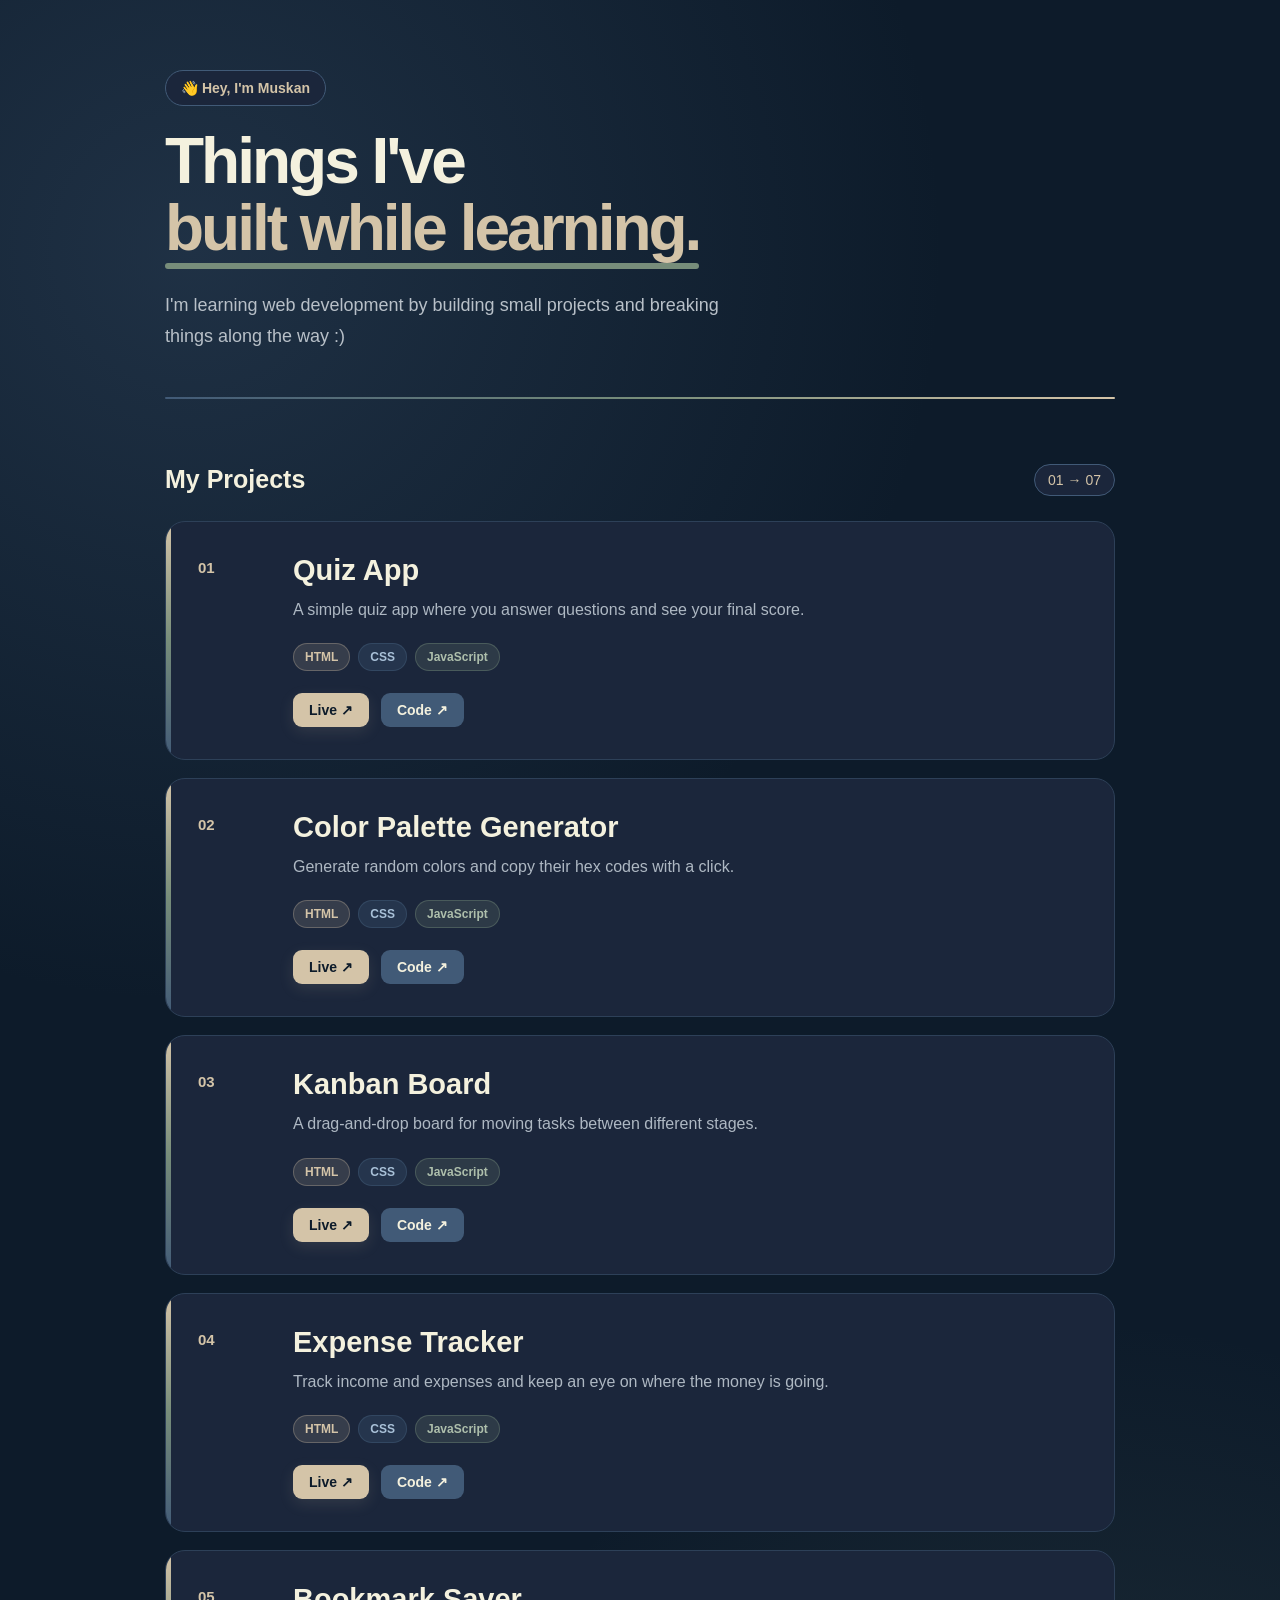
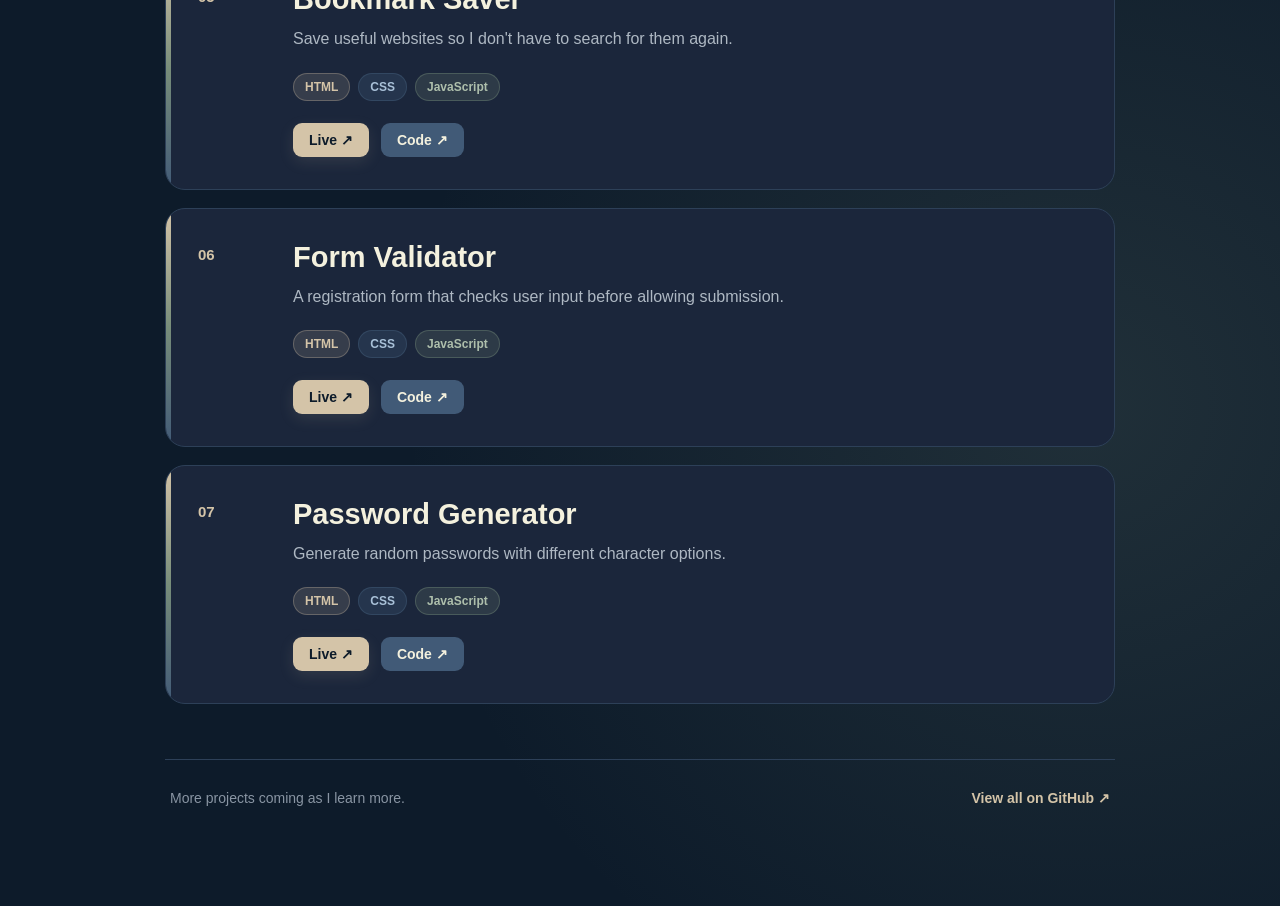
==== Project-showcase/index.html @ 223b4bde "Remove projects after 7" ====
<!DOCTYPE html>
<html lang="en">

<head>
    <meta charset="UTF-8">
    <meta name="viewport" content="width=device-width, initial-scale=1.0">
    <title>Muskan's Projects</title>
    <link rel="stylesheet" href="style.css">
</head>

<body>

    <div class="page">

        <header class="hero">
            <p class="small-text">👋 Hey, I'm Muskan</p>

            <h1>
                Things I've<br>
                <span>built while learning.</span>
            </h1>

            <p class="intro">
                I'm learning web development by building small projects
                and breaking things along the way :)
            </p>

            <div class="line"></div>
        </header>

        <main>

            <div class="section-heading">
                <h2>My Projects</h2>
                <p>01 → 07</p>
            </div>

            <div class="project">
                <div class="project-number">01</div>

                <div class="project-content">
                    <h3>Quiz App</h3>

                    <p>
                        A simple quiz app where you answer questions
                        and see your final score.
                    </p>

                    <div class="tags">
                        <span>HTML</span>
                        <span>CSS</span>
                        <span>JavaScript</span>
                    </div>

                    <div class="links">
                        <a href="https://musu2005-dot.github.io/30-JS-projects/1-quizApp/" target="_blank">
                            Live ↗
                        </a>

                        <a href="https://github.com/musu2005-dot/30-JS-projects/tree/main/1-quizApp" target="_blank">
                            Code ↗
                        </a>
                    </div>
                </div>
            </div>

            <div class="project">
                <div class="project-number">02</div>

                <div class="project-content">
                    <h3>Color Palette Generator</h3>

                    <p>
                        Generate random colors and copy their hex
                        codes with a click.
                    </p>

                    <div class="tags">
                        <span>HTML</span>
                        <span>CSS</span>
                        <span>JavaScript</span>
                    </div>

                    <div class="links">
                        <a href="https://musu2005-dot.github.io/30-JS-projects/2-color-palette-generator/" target="_blank">
                            Live ↗
                        </a>

                        <a href="https://github.com/musu2005-dot/30-JS-projects/tree/main/2-color-palette-generator" target="_blank">
                            Code ↗
                        </a>
                    </div>
                </div>
            </div>

            <div class="project">
                <div class="project-number">03</div>

                <div class="project-content">
                    <h3>Kanban Board</h3>

                    <p>
                        A drag-and-drop board for moving tasks
                        between different stages.
                    </p>

                    <div class="tags">
                        <span>HTML</span>
                        <span>CSS</span>
                        <span>JavaScript</span>
                    </div>

                    <div class="links">
                        <a href="https://musu2005-dot.github.io/30-JS-projects/3-drag-drop-board/" target="_blank">
                            Live ↗
                        </a>

                        <a href="https://github.com/musu2005-dot/30-JS-projects/tree/main/3-drag-drop-board" target="_blank">
                            Code ↗
                        </a>
                    </div>
                </div>
            </div>

            <div class="project">
                <div class="project-number">04</div>

                <div class="project-content">
                    <h3>Expense Tracker</h3>

                    <p>
                        Track income and expenses and keep an eye
                        on where the money is going.
                    </p>

                    <div class="tags">
                        <span>HTML</span>
                        <span>CSS</span>
                        <span>JavaScript</span>
                    </div>

                    <div class="links">
                        <a href="https://musu2005-dot.github.io/30-JS-projects/4-expense-tracker/" target="_blank">
                            Live ↗
                        </a>

                        <a href="https://github.com/musu2005-dot/30-JS-projects/tree/main/4-expense-tracker" target="_blank">
                            Code ↗
                        </a>
                    </div>
                </div>
            </div>

            <div class="project">
                <div class="project-number">05</div>

                <div class="project-content">
                    <h3>Bookmark Saver</h3>

                    <p>
                        Save useful websites so I don't have to
                        search for them again.
                    </p>

                    <div class="tags">
                        <span>HTML</span>
                        <span>CSS</span>
                        <span>JavaScript</span>
                    </div>

                    <div class="links">
                        <a href="https://musu2005-dot.github.io/30-JS-projects/5-bookmark-saver/" target="_blank">
                            Live ↗
                        </a>

                        <a href="https://github.com/musu2005-dot/30-JS-projects/tree/main/5-bookmark-saver" target="_blank">
                            Code ↗
                        </a>
                    </div>
                </div>
            </div>

            <div class="project">
                <div class="project-number">06</div>

                <div class="project-content">
                    <h3>Form Validator</h3>

                    <p>
                        A registration form that checks user input
                        before allowing submission.
                    </p>

                    <div class="tags">
                        <span>HTML</span>
                        <span>CSS</span>
                        <span>JavaScript</span>
                    </div>

                    <div class="links">
                        <a href="https://musu2005-dot.github.io/30-JS-projects/6-form-validator/" target="_blank">
                            Live ↗
                        </a>

                        <a href="https://github.com/musu2005-dot/30-JS-projects/tree/main/6-form-validator" target="_blank">
                            Code ↗
                        </a>
                    </div>
                </div>
            </div>

            <div class="project">
                <div class="project-number">07</div>

                <div class="project-content">
                    <h3>Password Generator</h3>

                    <p>
                        Generate random passwords with different
                        character options.
                    </p>

                    <div class="tags">
                        <span>HTML</span>
                        <span>CSS</span>
                        <span>JavaScript</span>
                    </div>

                    <div class="links">
                        <a href="https://musu2005-dot.github.io/30-JS-projects/7-password-generator/" target="_blank">
                            Live ↗
                        </a>

                        <a href="https://github.com/musu2005-dot/30-JS-projects/tree/main/7-password-generator" target="_blank">
                            Code ↗
                        </a>
                    </div>
                </div>
            </div>

        </main>

        <footer>
            <p>
                More projects coming as I learn more.
            </p>

            <a href="https://github.com/musu2005-dot/30-JS-projects" target="_blank">
                View all on GitHub ↗
            </a>
        </footer>

    </div>

</body>

</html>
---- Project-showcase/style.css ----
* {
    margin: 0;
    padding: 0;
    box-sizing: border-box;
}

:root {
    --navy: #0D1B2A;
    --dark-blue: #1B263B;
    --blue-gray: #415A77;
    --sage: #778D7A;
    --beige: #D4C4A8;
    --cream: #F4F1DE;
    --white: #ffffff;
}

body {
    font-family: Arial, sans-serif;

    background: var(--navy);

    color: var(--cream);

    min-height: 100vh;

    background-image:
        radial-gradient(
            circle at 15% 10%,
            rgba(65, 90, 119, 0.35),
            transparent 30%
        ),
        radial-gradient(
            circle at 85% 80%,
            rgba(119, 141, 122, 0.18),
            transparent 30%
        );
}

.page {
    width: 90%;
    max-width: 950px;

    margin: auto;

    padding: 70px 0;
}


/* =========================
   HEADER
========================= */

.hero {
    width: 100%;

    margin-bottom: 65px;
}

.small-text {
    display: inline-block;

    background: var(--dark-blue);

    color: var(--beige);

    border: 1px solid var(--blue-gray);

    padding: 9px 15px;

    border-radius: 30px;

    font-size: 14px;

    font-weight: 600;

    margin-bottom: 22px;

    transform: none;
}

.hero h1 {
    font-size: 64px;

    line-height: 1.05;

    font-weight: 800;

    letter-spacing: -3px;

    color: var(--cream);
}

.hero h1 span {
    color: var(--beige);

    position: relative;
}

.hero h1 span::after {
    content: "";

    position: absolute;

    left: 0;
    bottom: -5px;

    width: 100%;
    height: 6px;

    background: var(--sage);

    border-radius: 10px;

    z-index: -1;

    transform: none;
}

.intro {
    max-width: 560px;

    margin-top: 28px;

    font-size: 18px;

    line-height: 1.7;

    color: #b8c0c8;
}

.line {
    width: 100%;

    height: 2px;

    background: linear-gradient(
        90deg,
        var(--blue-gray),
        var(--sage),
        var(--beige)
    );

    margin-top: 45px;

    border-radius: 10px;
}


/* =========================
   SECTION HEADING
========================= */

.section-heading {
    display: flex;

    justify-content: space-between;

    align-items: center;

    margin-bottom: 25px;
}

.section-heading h2 {
    font-size: 25px;

    color: var(--cream);
}

.section-heading p {
    color: var(--beige);

    font-size: 14px;

    background: var(--dark-blue);

    padding: 7px 13px;

    border-radius: 20px;

    border: 1px solid var(--blue-gray);
}


/* =========================
   PROJECT CARD
========================= */

.project {
    position: relative;

    width: 100%;

    display: grid;

    grid-template-columns: 70px 1fr;

    gap: 25px;

    padding: 32px;

    margin-bottom: 18px;

    background: var(--dark-blue);

    border: 1px solid #2d4058;

    border-radius: 20px;

    overflow: hidden;

    transition: 0.3s ease;
}


/* Left accent */

.project::before {
    content: "";

    position: absolute;

    left: 0;
    top: 0;

    width: 5px;
    height: 100%;

    background: linear-gradient(
        180deg,
        var(--beige),
        var(--sage),
        var(--blue-gray)
    );
}


/* Hover */

.project:hover {
    transform: translateY(-5px);

    border-color: var(--blue-gray);

    box-shadow:
        0 18px 40px rgba(0, 0, 0, 0.25);
}


/* =========================
   PROJECT NUMBER
========================= */

.project-number {
    font-size: 15px;

    font-weight: 700;

    color: var(--beige);

    padding-top: 5px;
}


/* =========================
   PROJECT CONTENT
========================= */

.project-content h3 {
    font-size: 29px;

    margin-bottom: 10px;

    color: var(--cream);
}

.project-content p {
    max-width: 620px;

    color: #aeb8c3;

    line-height: 1.65;

    margin-bottom: 20px;
}


/* =========================
   TAGS
========================= */

.tags {
    display: flex;

    flex-wrap: wrap;

    gap: 8px;

    margin-bottom: 22px;
}

.tags span {
    font-size: 12px;

    font-weight: 600;

    padding: 6px 11px;

    border-radius: 20px;
}


/* HTML */

.tags span:nth-child(1) {
    background: rgba(212, 196, 168, 0.15);

    color: var(--beige);

    border: 1px solid rgba(212, 196, 168, 0.3);
}


/* CSS */

.tags span:nth-child(2) {
    background: rgba(65, 90, 119, 0.3);

    color: #a9c1d8;

    border: 1px solid rgba(65, 90, 119, 0.5);
}


/* JavaScript */

.tags span:nth-child(3) {
    background: rgba(119, 141, 122, 0.2);

    color: #aebfac;

    border: 1px solid rgba(119, 141, 122, 0.4);
}


/* =========================
   LINKS
========================= */

.links {
    display: flex;

    gap: 12px;
}

.links a {
    text-decoration: none;

    font-size: 14px;

    font-weight: 600;

    padding: 9px 16px;

    border-radius: 9px;

    transition: 0.25s ease;
}


/* Live */

.links a:first-child {
    background: var(--beige);

    color: var(--navy);

    box-shadow:
        0 5px 15px rgba(212, 196, 168, 0.12);
}

.links a:first-child:hover {
    background: var(--cream);

    transform: translateY(-2px);
}


/* Code */

.links a:last-child {
    background: var(--blue-gray);

    color: var(--cream);
}

.links a:last-child:hover {
    background: var(--sage);

    color: var(--navy);

    transform: translateY(-2px);
}


/* =========================
   FOOTER
========================= */

footer {
    border-top: 1px solid #2d4058;

    margin-top: 55px;

    padding: 30px 5px;

    display: flex;

    justify-content: space-between;

    align-items: center;

    gap: 20px;

    color: #8995a3;

    font-size: 14px;
}

footer a {
    color: var(--beige);

    text-decoration: none;

    font-weight: 600;

    transition: 0.2s;
}

footer a:hover {
    color: var(--cream);
}


/* =========================
   MOBILE
========================= */

@media (max-width: 700px) {

    .page {
        width: 90%;

        padding: 45px 0;
    }

    .hero h1 {
        font-size: 45px;

        letter-spacing: -2px;
    }

    .intro {
        font-size: 16px;
    }

    .project {
        grid-template-columns: 45px 1fr;

        gap: 15px;

        padding: 25px 20px;
    }

    .project-content h3 {
        font-size: 24px;
    }

    footer {
        flex-direction: column;

        align-items: flex-start;
    }
}


@media (max-width: 450px) {

    .hero h1 {
        font-size: 38px;
    }

    .project {
        display: block;

        padding-left: 22px;
    }

    .project-number {
        margin-bottom: 12px;
    }

    .links {
        flex-wrap: wrap;
    }
}
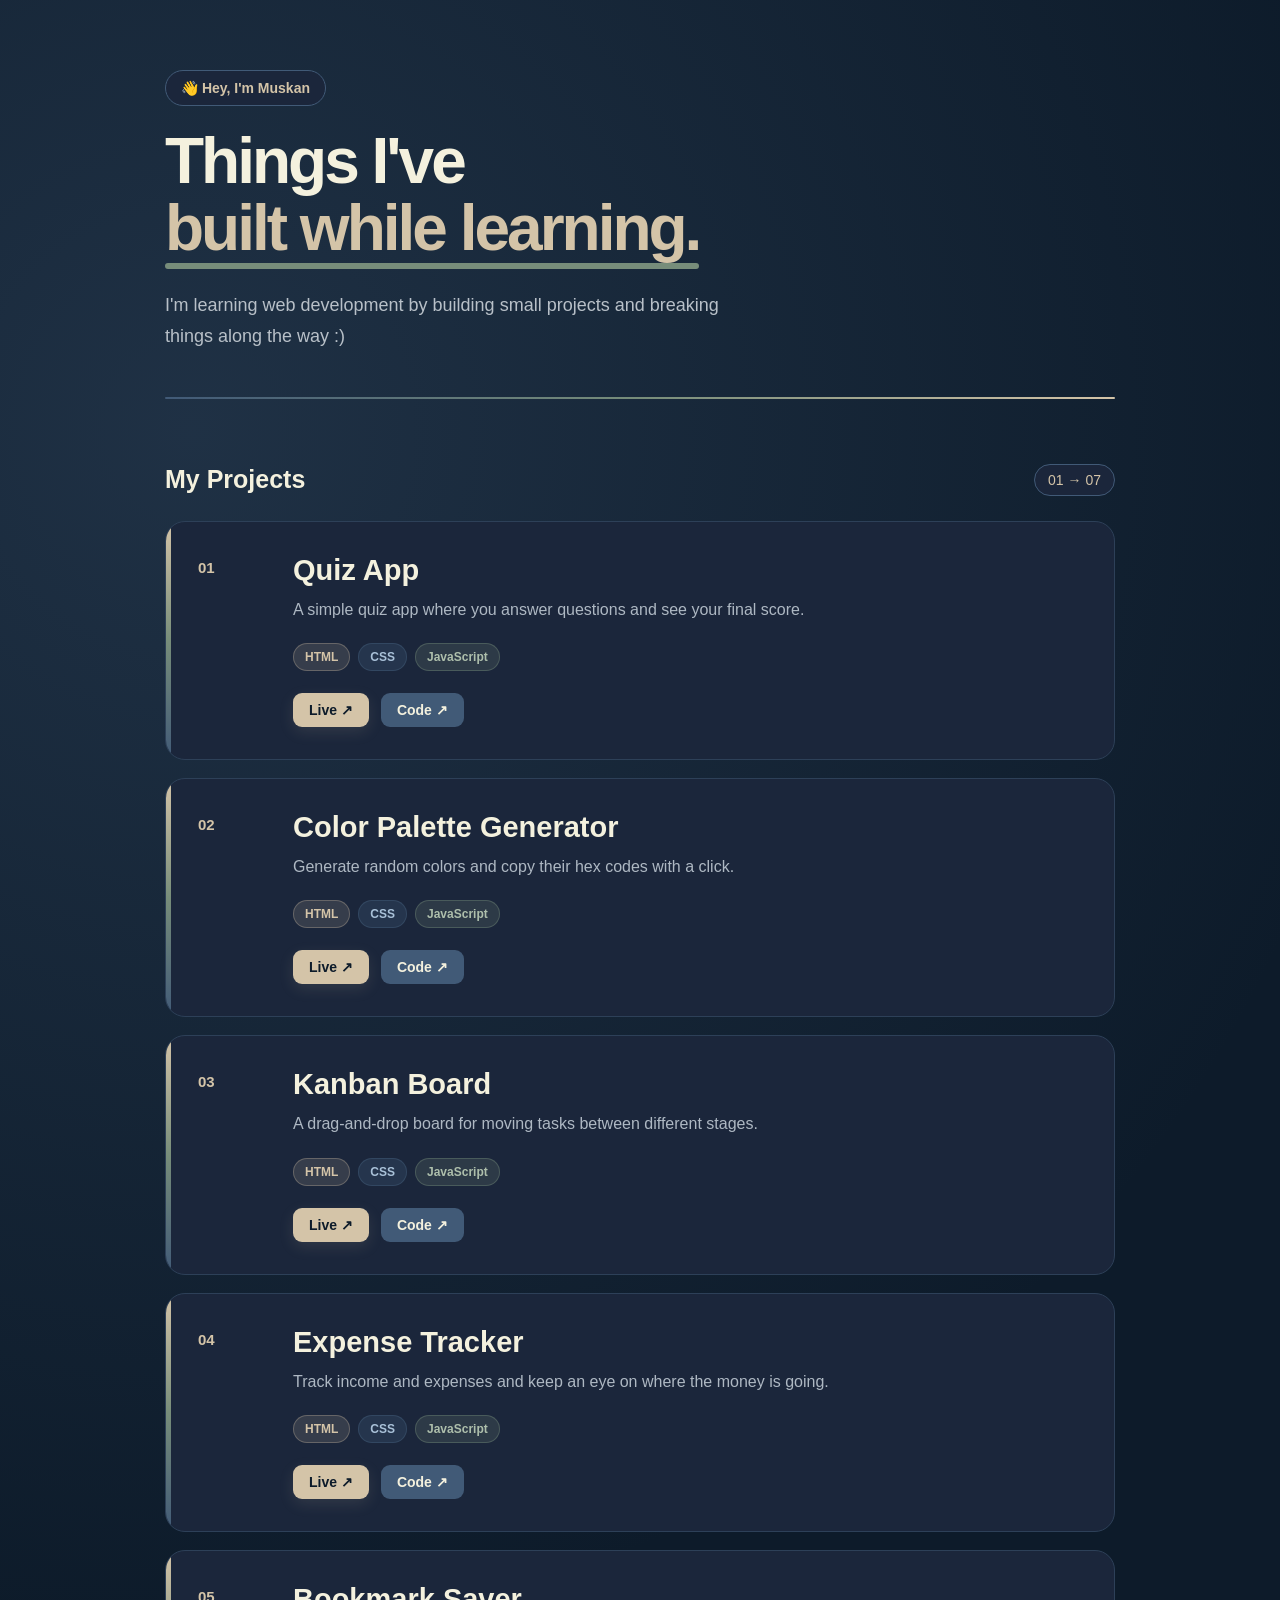
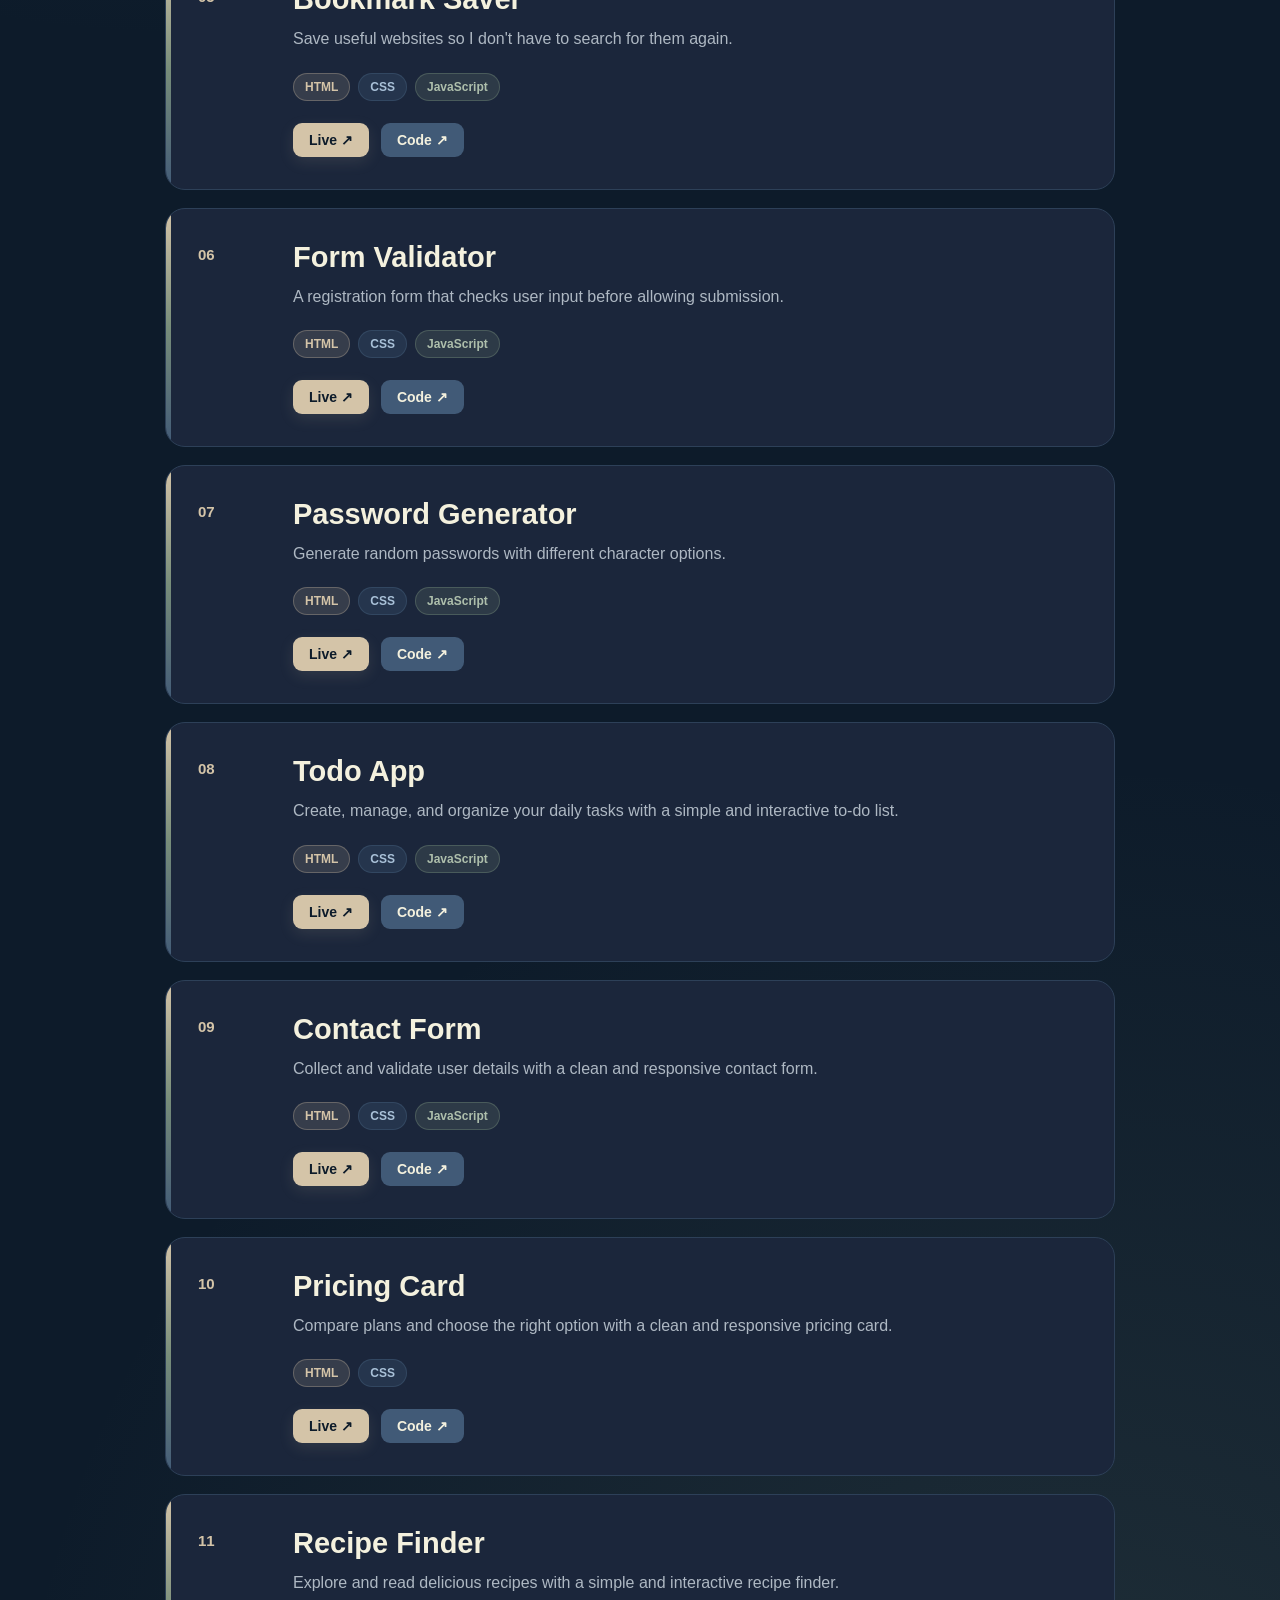
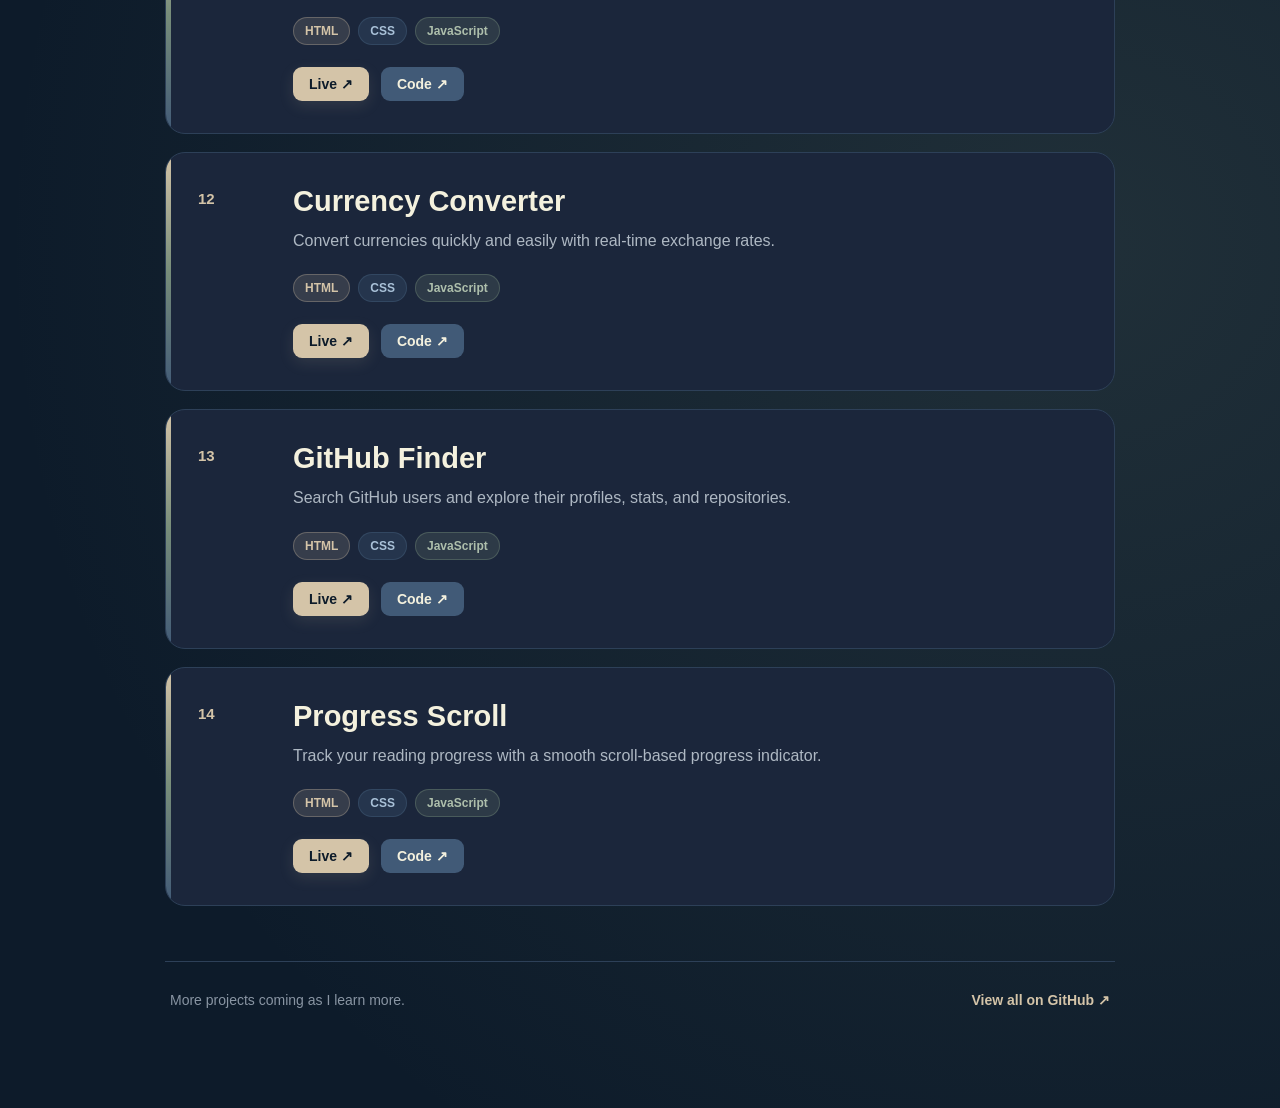
==== commit cf269578: "Add remaining projects" ====
--- a/Project-showcase/index.html
+++ b/Project-showcase/index.html
@@ -53,11 +53,11 @@
                     </div>
 
                     <div class="links">
-                        <a href="https://musu2005-dot.github.io/30-JS-projects/1-quizApp/" target="_blank">
-                            Live ↗
-                        </a>
-
-                        <a href="https://github.com/musu2005-dot/30-JS-projects/tree/main/1-quizApp" target="_blank">
+                        <a href="https://musu2005-dot.github.io/20-JS-projects/1-quizApp/index.html" target="_blank">
+                            Live ↗
+                        </a>
+
+                        <a href="https://github.com/musu2005-dot/20-JS-projects/tree/main/1-quizApp" target="_blank">
                             Code ↗
                         </a>
                     </div>
@@ -82,11 +82,11 @@
                     </div>
 
                     <div class="links">
-                        <a href="https://musu2005-dot.github.io/30-JS-projects/2-color-palette-generator/" target="_blank">
-                            Live ↗
-                        </a>
-
-                        <a href="https://github.com/musu2005-dot/30-JS-projects/tree/main/2-color-palette-generator" target="_blank">
+                        <a href="https://musu2005-dot.github.io/20-JS-projects/2-color-palette-generator/index.html" target="_blank">
+                            Live ↗
+                        </a>
+
+                        <a href="https://github.com/musu2005-dot/20-JS-projects/tree/main/2-color-palette-generator" target="_blank">
                             Code ↗
                         </a>
                     </div>
@@ -111,11 +111,11 @@
                     </div>
 
                     <div class="links">
-                        <a href="https://musu2005-dot.github.io/30-JS-projects/3-drag-drop-board/" target="_blank">
-                            Live ↗
-                        </a>
-
-                        <a href="https://github.com/musu2005-dot/30-JS-projects/tree/main/3-drag-drop-board" target="_blank">
+                        <a href="https://musu2005-dot.github.io/20-JS-projects/3-drag-drop-board/index.html" target="_blank">
+                            Live ↗
+                        </a>
+
+                        <a href="https://github.com/musu2005-dot/20-JS-projects/tree/main/3-drag-drop-board" target="_blank">
                             Code ↗
                         </a>
                     </div>
@@ -140,11 +140,11 @@
                     </div>
 
                     <div class="links">
-                        <a href="https://musu2005-dot.github.io/30-JS-projects/4-expense-tracker/" target="_blank">
-                            Live ↗
-                        </a>
-
-                        <a href="https://github.com/musu2005-dot/30-JS-projects/tree/main/4-expense-tracker" target="_blank">
+                        <a href="https://musu2005-dot.github.io/20-JS-projects/4-expense-tracker/index.html" target="_blank">
+                            Live ↗
+                        </a>
+
+                        <a href="https://github.com/musu2005-dot/20-JS-projects/tree/main/4-expense-tracker" target="_blank">
                             Code ↗
                         </a>
                     </div>
@@ -169,11 +169,11 @@
                     </div>
 
                     <div class="links">
-                        <a href="https://musu2005-dot.github.io/30-JS-projects/5-bookmark-saver/" target="_blank">
-                            Live ↗
-                        </a>
-
-                        <a href="https://github.com/musu2005-dot/30-JS-projects/tree/main/5-bookmark-saver" target="_blank">
+                        <a href="https://musu2005-dot.github.io/20-JS-projects/5-bookmark-saver/index.html" target="_blank">
+                            Live ↗
+                        </a>
+
+                        <a href="https://github.com/musu2005-dot/20-JS-projects/tree/main/5-bookmark-saver" target="_blank">
                             Code ↗
                         </a>
                     </div>
@@ -198,11 +198,11 @@
                     </div>
 
                     <div class="links">
-                        <a href="https://musu2005-dot.github.io/30-JS-projects/6-form-validator/" target="_blank">
-                            Live ↗
-                        </a>
-
-                        <a href="https://github.com/musu2005-dot/30-JS-projects/tree/main/6-form-validator" target="_blank">
+                        <a href="https://musu2005-dot.github.io/20-JS-projects/6-form-validator/index.html" target="_blank">
+                            Live ↗
+                        </a>
+
+                        <a href="https://github.com/musu2005-dot/20-JS-projects/tree/main/6-form-validator" target="_blank">
                             Code ↗
                         </a>
                     </div>
@@ -227,11 +227,206 @@
                     </div>
 
                     <div class="links">
-                        <a href="https://musu2005-dot.github.io/30-JS-projects/7-password-generator/" target="_blank">
-                            Live ↗
-                        </a>
-
-                        <a href="https://github.com/musu2005-dot/30-JS-projects/tree/main/7-password-generator" target="_blank">
+                        <a href="https://musu2005-dot.github.io/20-JS-projects/7-password-generator/index.html" target="_blank">
+                            Live ↗
+                        </a>
+
+                        <a href="https://github.com/musu2005-dot/20-JS-projects/tree/main/7-password-generator" target="_blank">
+                            Code ↗
+                        </a>
+                    </div>
+                </div>
+            </div>
+
+            <div class="project">
+                <div class="project-number">08</div>
+
+                <div class="project-content">
+                    <h3>Todo App</h3>
+
+                    <p>
+                        Create, manage, and organize your daily tasks with a simple and interactive to-do list.
+                    </p>
+
+                    <div class="tags">
+                        <span>HTML</span>
+                        <span>CSS</span>
+                        <span>JavaScript</span>
+                    </div>
+
+                    <div class="links">
+                        <a href="https://musu2005-dot.github.io/20-JS-projects/8-todo-app/index.html" target="_blank">
+                            Live ↗
+                        </a>
+
+                        <a href="https://github.com/musu2005-dot/20-JS-projects/tree/main/8-todo-app" target="_blank">
+                            Code ↗
+                        </a>
+                    </div>
+                </div>
+            </div>
+
+            <div class="project">
+                <div class="project-number">09</div>
+
+                <div class="project-content">
+                    <h3>Contact Form</h3>
+
+                    <p>
+                        Collect and validate user details with a clean and responsive contact form.
+                    </p>
+
+                    <div class="tags">
+                        <span>HTML</span>
+                        <span>CSS</span>
+                        <span>JavaScript</span>
+                    </div>
+
+                    <div class="links">
+                        <a href="https://musu2005-dot.github.io/20-JS-projects/9-contact-form/index.html" target="_blank">
+                            Live ↗
+                        </a>
+
+                        <a href="https://github.com/musu2005-dot/20-JS-projects/tree/main/9-contact-form" target="_blank">
+                            Code ↗
+                        </a>
+                    </div>
+                </div>
+            </div>
+
+            <div class="project">
+                <div class="project-number">10</div>
+
+                <div class="project-content">
+                    <h3>Pricing Card</h3>
+
+                    <p>
+                        Compare plans and choose the right option with a clean and responsive pricing card.
+                    </p>
+
+                    <div class="tags">
+                        <span>HTML</span>
+                        <span>CSS</span>
+                    </div>
+
+                    <div class="links">
+                        <a href="https://musu2005-dot.github.io/20-JS-projects/10-pricing-card/index.html" target="_blank">
+                            Live ↗
+                        </a>
+
+                        <a href="https://github.com/musu2005-dot/20-JS-projects/tree/main/10-pricing-card" target="_blank">
+                            Code ↗
+                        </a>
+                    </div>
+                </div>
+            </div>
+
+            <div class="project">
+                <div class="project-number">11</div>
+
+                <div class="project-content">
+                    <h3>Recipe Finder</h3>
+
+                    <p>
+                        Explore and read delicious recipes with a simple and interactive recipe finder.
+                    </p>
+
+                    <div class="tags">
+                        <span>HTML</span>
+                        <span>CSS</span>
+                        <span>JavaScript</span>
+                    </div>
+
+                    <div class="links">
+                        <a href="https://musu2005-dot.github.io/20-JS-projects/11-recipe-finder/index.html" target="_blank">
+                            Live ↗
+                        </a>
+
+                        <a href="https://github.com/musu2005-dot/20-JS-projects/tree/main/11-recipe-finder" target="_blank">
+                            Code ↗
+                        </a>
+                    </div>
+                </div>
+            </div>
+
+            <div class="project">
+                <div class="project-number">12</div>
+
+                <div class="project-content">
+                    <h3>Currency Converter</h3>
+
+                    <p>
+                        Convert currencies quickly and easily with real-time exchange rates.
+                    </p>
+
+                    <div class="tags">
+                        <span>HTML</span>
+                        <span>CSS</span>
+                        <span>JavaScript</span>
+                    </div>
+
+                    <div class="links">
+                        <a href="https://musu2005-dot.github.io/20-JS-projects/12-currency-converter/index.html" target="_blank">
+                            Live ↗
+                        </a>
+
+                        <a href="https://github.com/musu2005-dot/20-JS-projects/tree/main/12-currency-converter" target="_blank">
+                            Code ↗
+                        </a>
+                    </div>
+                </div>
+            </div>
+
+            <div class="project">
+                <div class="project-number">13</div>
+
+                <div class="project-content">
+                    <h3>GitHub Finder</h3>
+
+                    <p>
+                        Search GitHub users and explore their profiles, stats, and repositories.
+                    </p>
+
+                    <div class="tags">
+                        <span>HTML</span>
+                        <span>CSS</span>
+                        <span>JavaScript</span>
+                    </div>
+
+                    <div class="links">
+                        <a href="https://musu2005-dot.github.io/20-JS-projects/13-github-finder/index.html" target="_blank">
+                            Live ↗
+                        </a>
+
+                        <a href="https://github.com/musu2005-dot/20-JS-projects/tree/main/13-github-finder" target="_blank">
+                            Code ↗
+                        </a>
+                    </div>
+                </div>
+            </div>
+
+            <div class="project">
+                <div class="project-number">14</div>
+
+                <div class="project-content">
+                    <h3>Progress Scroll</h3>
+
+                    <p>
+                        Track your reading progress with a smooth scroll-based progress indicator.
+                    </p>
+
+                    <div class="tags">
+                        <span>HTML</span>
+                        <span>CSS</span>
+                        <span>JavaScript</span>
+                    </div>
+
+                    <div class="links">
+                        <a href="https://musu2005-dot.github.io/20-JS-projects/14-progress-scroll/index.html" target="_blank">
+                            Live ↗
+                        </a>
+
+                        <a href="https://github.com/musu2005-dot/20-JS-projects/tree/main/14-progress-scroll" target="_blank">
                             Code ↗
                         </a>
                     </div>
@@ -245,7 +440,7 @@
                 More projects coming as I learn more.
             </p>
 
-            <a href="https://github.com/musu2005-dot/30-JS-projects" target="_blank">
+            <a href="https://github.com/musu2005-dot/20-JS-projects" target="_blank">
                 View all on GitHub ↗
             </a>
         </footer>
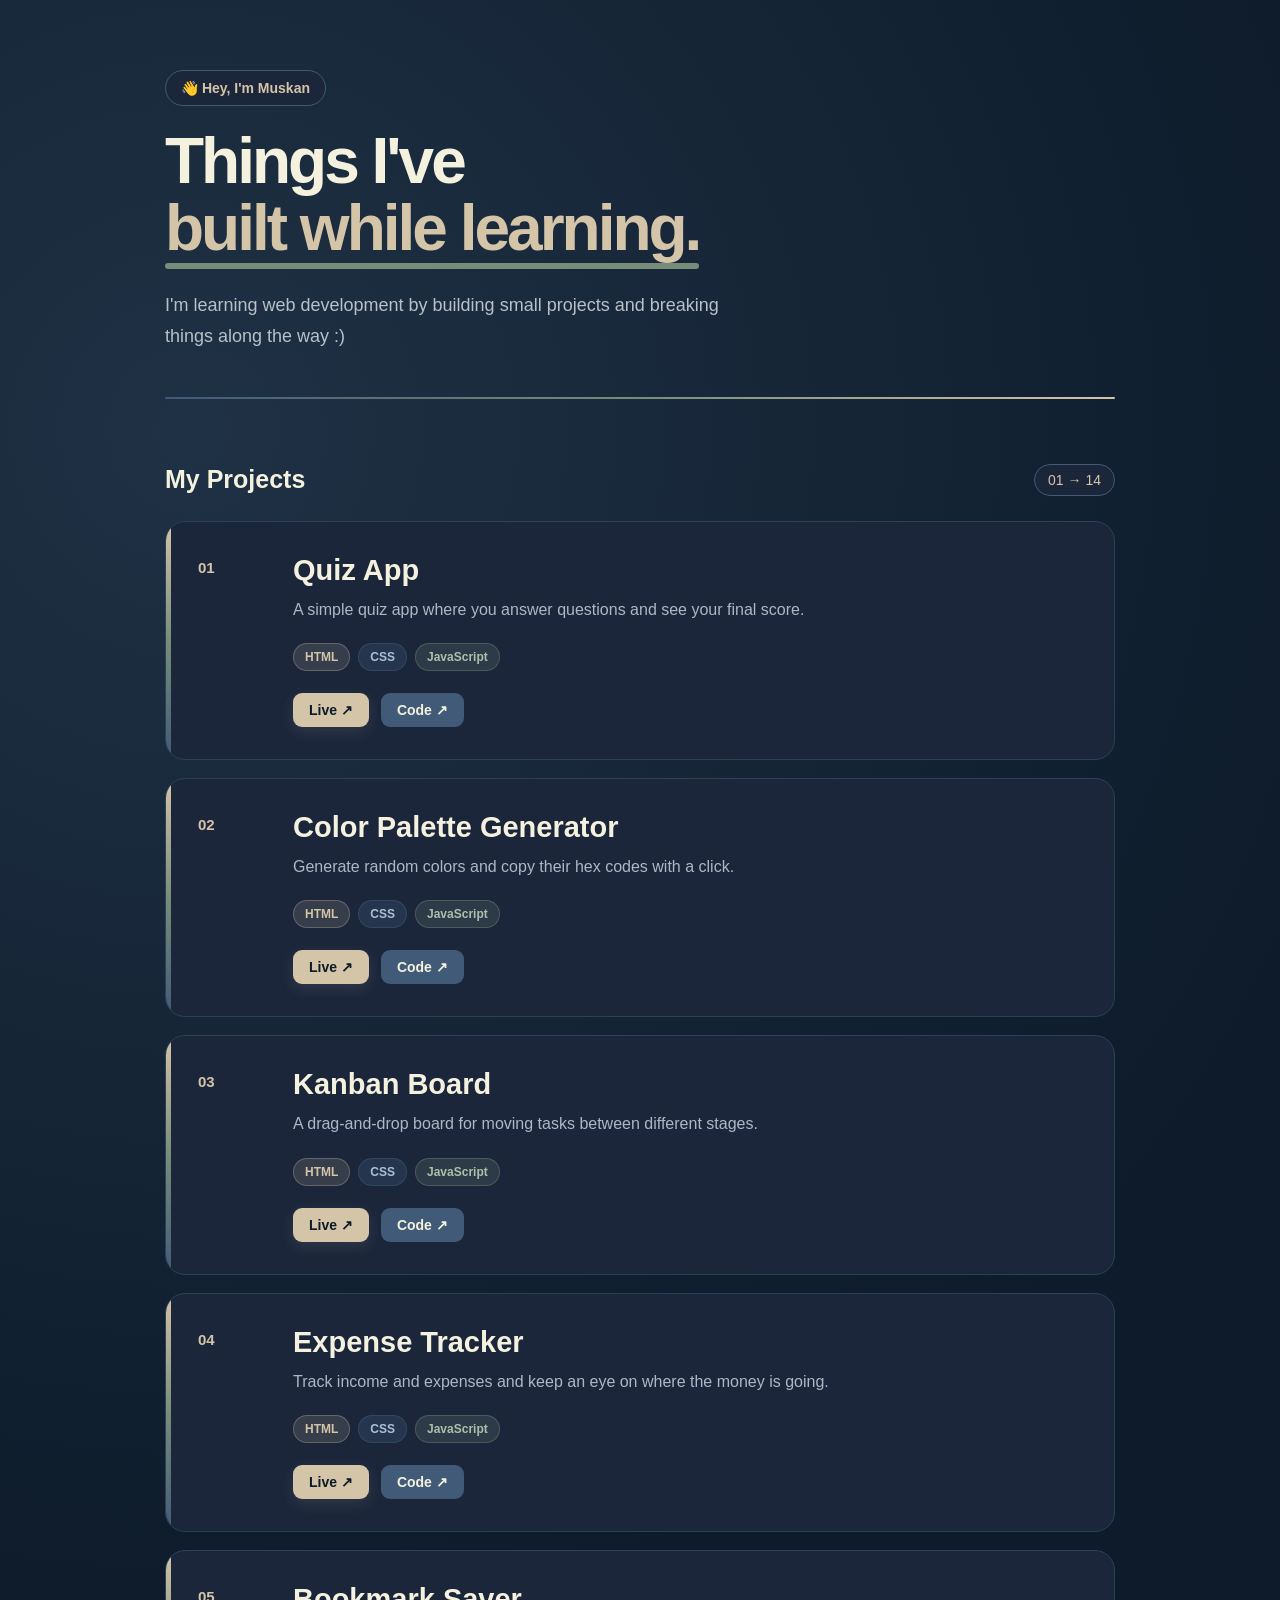
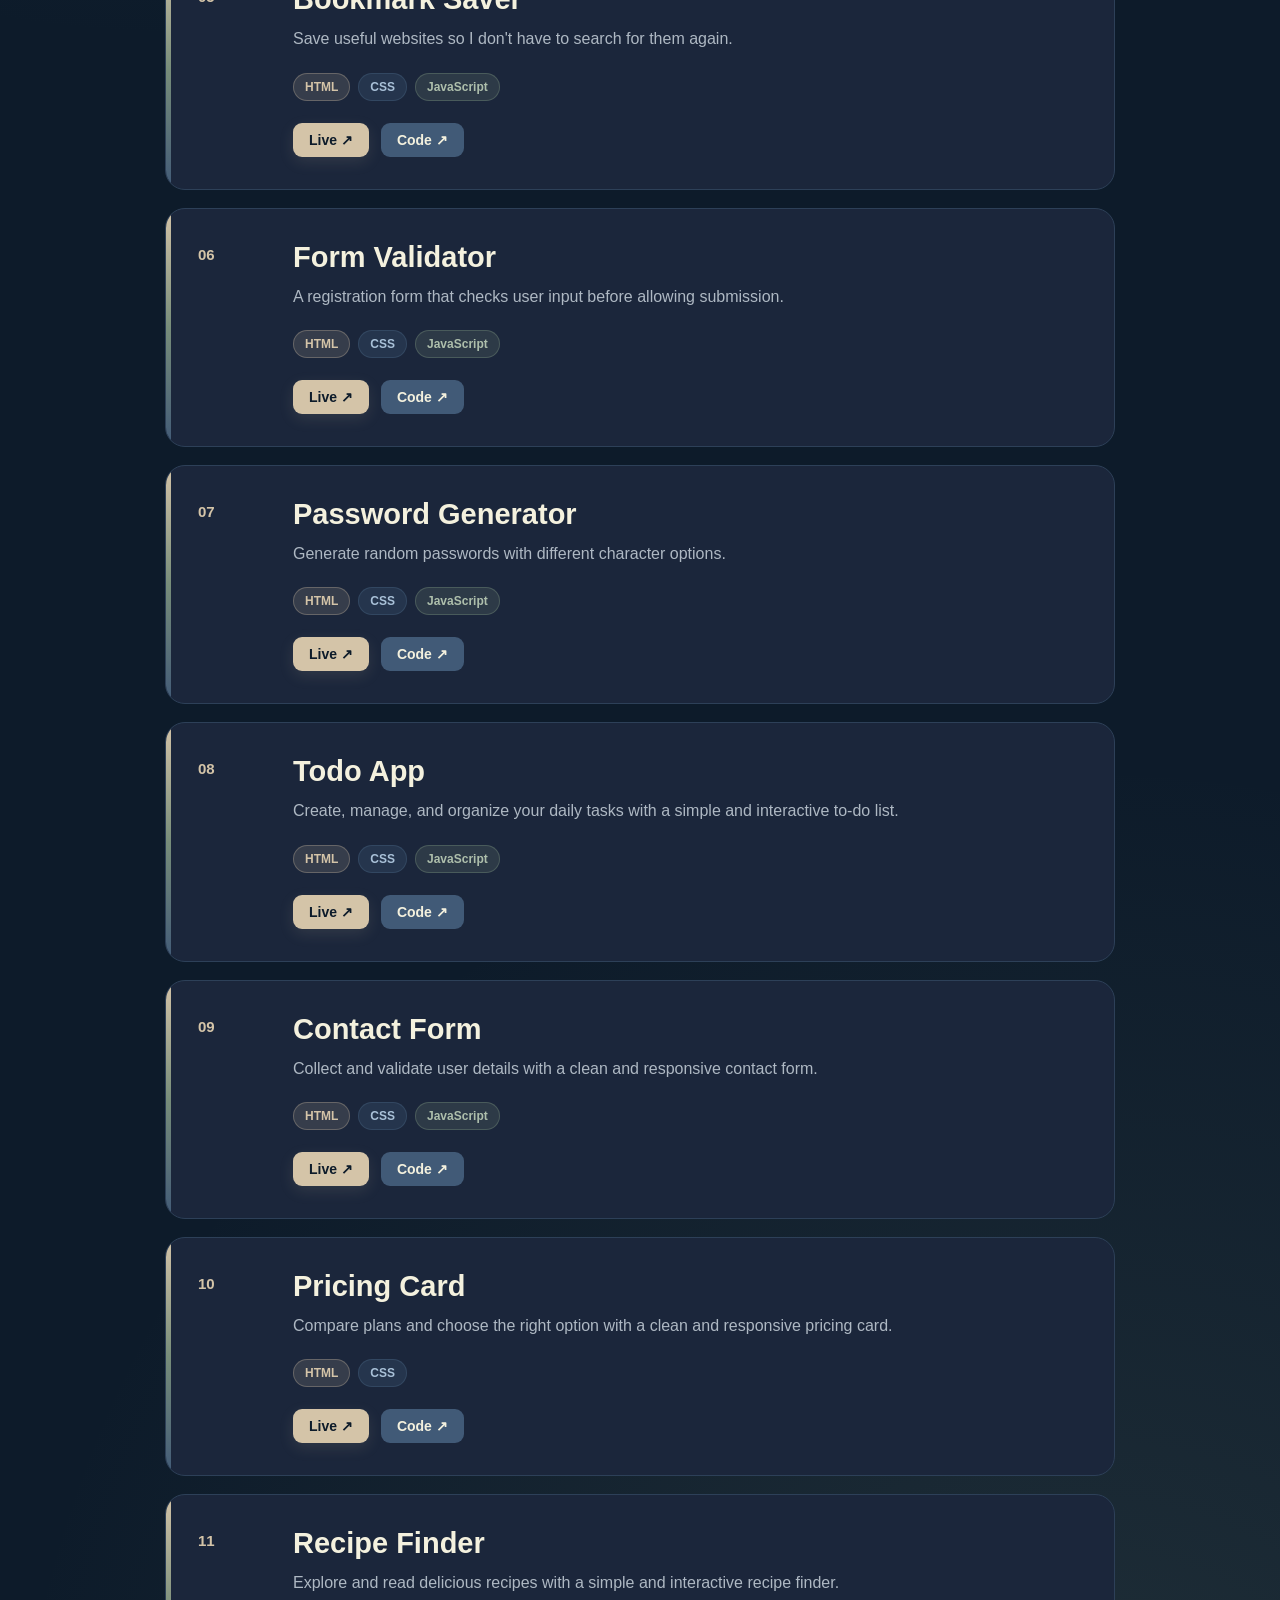
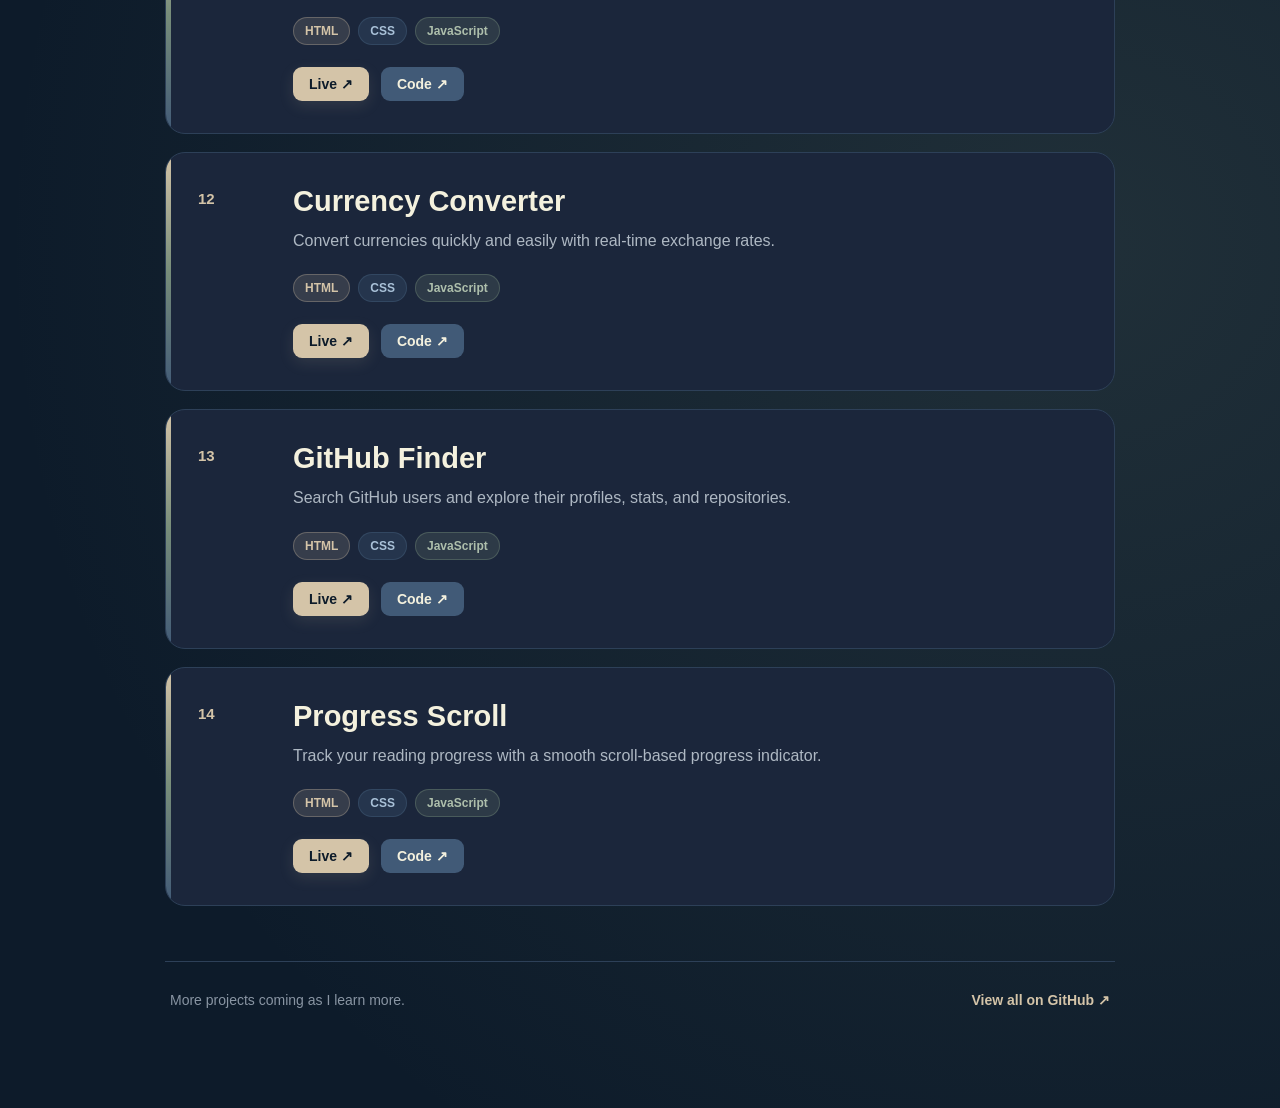
==== commit 99dc8d5b: "Rename project folders with leading zeros" ====
--- a/Project-showcase/index.html
+++ b/Project-showcase/index.html
@@ -32,7 +32,7 @@
 
             <div class="section-heading">
                 <h2>My Projects</h2>
-                <p>01 → 07</p>
+                <p>01 → 14</p>
             </div>
 
             <div class="project">
@@ -53,16 +53,17 @@
                     </div>
 
                     <div class="links">
-                        <a href="https://musu2005-dot.github.io/20-JS-projects/1-quizApp/index.html" target="_blank">
-                            Live ↗
-                        </a>
-
-                        <a href="https://github.com/musu2005-dot/20-JS-projects/tree/main/1-quizApp" target="_blank">
-                            Code ↗
-                        </a>
-                    </div>
-                </div>
-            </div>
+                        <a href="https://musu2005-dot.github.io/20-JS-projects/01-quizApp/index.html" target="_blank">
+                            Live ↗
+                        </a>
+
+                        <a href="https://github.com/musu2005-dot/20-JS-projects/tree/main/01-quizApp" target="_blank">
+                            Code ↗
+                        </a>
+                    </div>
+                </div>
+            </div>
+
 
             <div class="project">
                 <div class="project-number">02</div>
@@ -82,16 +83,17 @@
                     </div>
 
                     <div class="links">
-                        <a href="https://musu2005-dot.github.io/20-JS-projects/2-color-palette-generator/index.html" target="_blank">
-                            Live ↗
-                        </a>
-
-                        <a href="https://github.com/musu2005-dot/20-JS-projects/tree/main/2-color-palette-generator" target="_blank">
-                            Code ↗
-                        </a>
-                    </div>
-                </div>
-            </div>
+                        <a href="https://musu2005-dot.github.io/20-JS-projects/02-color-palette-generator/index.html" target="_blank">
+                            Live ↗
+                        </a>
+
+                        <a href="https://github.com/musu2005-dot/20-JS-projects/tree/main/02-color-palette-generator" target="_blank">
+                            Code ↗
+                        </a>
+                    </div>
+                </div>
+            </div>
+
 
             <div class="project">
                 <div class="project-number">03</div>
@@ -111,16 +113,17 @@
                     </div>
 
                     <div class="links">
-                        <a href="https://musu2005-dot.github.io/20-JS-projects/3-drag-drop-board/index.html" target="_blank">
-                            Live ↗
-                        </a>
-
-                        <a href="https://github.com/musu2005-dot/20-JS-projects/tree/main/3-drag-drop-board" target="_blank">
-                            Code ↗
-                        </a>
-                    </div>
-                </div>
-            </div>
+                        <a href="https://musu2005-dot.github.io/20-JS-projects/03-drag-drop-board/index.html" target="_blank">
+                            Live ↗
+                        </a>
+
+                        <a href="https://github.com/musu2005-dot/20-JS-projects/tree/main/03-drag-drop-board" target="_blank">
+                            Code ↗
+                        </a>
+                    </div>
+                </div>
+            </div>
+
 
             <div class="project">
                 <div class="project-number">04</div>
@@ -140,16 +143,17 @@
                     </div>
 
                     <div class="links">
-                        <a href="https://musu2005-dot.github.io/20-JS-projects/4-expense-tracker/index.html" target="_blank">
-                            Live ↗
-                        </a>
-
-                        <a href="https://github.com/musu2005-dot/20-JS-projects/tree/main/4-expense-tracker" target="_blank">
-                            Code ↗
-                        </a>
-                    </div>
-                </div>
-            </div>
+                        <a href="https://musu2005-dot.github.io/20-JS-projects/04-expense-tracker/index.html" target="_blank">
+                            Live ↗
+                        </a>
+
+                        <a href="https://github.com/musu2005-dot/20-JS-projects/tree/main/04-expense-tracker" target="_blank">
+                            Code ↗
+                        </a>
+                    </div>
+                </div>
+            </div>
+
 
             <div class="project">
                 <div class="project-number">05</div>
@@ -169,16 +173,17 @@
                     </div>
 
                     <div class="links">
-                        <a href="https://musu2005-dot.github.io/20-JS-projects/5-bookmark-saver/index.html" target="_blank">
-                            Live ↗
-                        </a>
-
-                        <a href="https://github.com/musu2005-dot/20-JS-projects/tree/main/5-bookmark-saver" target="_blank">
-                            Code ↗
-                        </a>
-                    </div>
-                </div>
-            </div>
+                        <a href="https://musu2005-dot.github.io/20-JS-projects/05-bookmark-saver/index.html" target="_blank">
+                            Live ↗
+                        </a>
+
+                        <a href="https://github.com/musu2005-dot/20-JS-projects/tree/main/05-bookmark-saver" target="_blank">
+                            Code ↗
+                        </a>
+                    </div>
+                </div>
+            </div>
+
 
             <div class="project">
                 <div class="project-number">06</div>
@@ -198,16 +203,17 @@
                     </div>
 
                     <div class="links">
-                        <a href="https://musu2005-dot.github.io/20-JS-projects/6-form-validator/index.html" target="_blank">
-                            Live ↗
-                        </a>
-
-                        <a href="https://github.com/musu2005-dot/20-JS-projects/tree/main/6-form-validator" target="_blank">
-                            Code ↗
-                        </a>
-                    </div>
-                </div>
-            </div>
+                        <a href="https://musu2005-dot.github.io/20-JS-projects/06-form-validator/index.html" target="_blank">
+                            Live ↗
+                        </a>
+
+                        <a href="https://github.com/musu2005-dot/20-JS-projects/tree/main/06-form-validator" target="_blank">
+                            Code ↗
+                        </a>
+                    </div>
+                </div>
+            </div>
+
 
             <div class="project">
                 <div class="project-number">07</div>
@@ -227,16 +233,17 @@
                     </div>
 
                     <div class="links">
-                        <a href="https://musu2005-dot.github.io/20-JS-projects/7-password-generator/index.html" target="_blank">
-                            Live ↗
-                        </a>
-
-                        <a href="https://github.com/musu2005-dot/20-JS-projects/tree/main/7-password-generator" target="_blank">
-                            Code ↗
-                        </a>
-                    </div>
-                </div>
-            </div>
+                        <a href="https://musu2005-dot.github.io/20-JS-projects/07-password-generator/index.html" target="_blank">
+                            Live ↗
+                        </a>
+
+                        <a href="https://github.com/musu2005-dot/20-JS-projects/tree/main/07-password-generator" target="_blank">
+                            Code ↗
+                        </a>
+                    </div>
+                </div>
+            </div>
+
 
             <div class="project">
                 <div class="project-number">08</div>
@@ -255,16 +262,17 @@
                     </div>
 
                     <div class="links">
-                        <a href="https://musu2005-dot.github.io/20-JS-projects/8-todo-app/index.html" target="_blank">
-                            Live ↗
-                        </a>
-
-                        <a href="https://github.com/musu2005-dot/20-JS-projects/tree/main/8-todo-app" target="_blank">
-                            Code ↗
-                        </a>
-                    </div>
-                </div>
-            </div>
+                        <a href="https://musu2005-dot.github.io/20-JS-projects/08-todo-app/index.html" target="_blank">
+                            Live ↗
+                        </a>
+
+                        <a href="https://github.com/musu2005-dot/20-JS-projects/tree/main/08-todo-app" target="_blank">
+                            Code ↗
+                        </a>
+                    </div>
+                </div>
+            </div>
+
 
             <div class="project">
                 <div class="project-number">09</div>
@@ -283,16 +291,17 @@
                     </div>
 
                     <div class="links">
-                        <a href="https://musu2005-dot.github.io/20-JS-projects/9-contact-form/index.html" target="_blank">
-                            Live ↗
-                        </a>
-
-                        <a href="https://github.com/musu2005-dot/20-JS-projects/tree/main/9-contact-form" target="_blank">
-                            Code ↗
-                        </a>
-                    </div>
-                </div>
-            </div>
+                        <a href="https://musu2005-dot.github.io/20-JS-projects/09-contact-form/index.html" target="_blank">
+                            Live ↗
+                        </a>
+
+                        <a href="https://github.com/musu2005-dot/20-JS-projects/tree/main/09-contact-form" target="_blank">
+                            Code ↗
+                        </a>
+                    </div>
+                </div>
+            </div>
+
 
             <div class="project">
                 <div class="project-number">10</div>
@@ -321,6 +330,7 @@
                 </div>
             </div>
 
+
             <div class="project">
                 <div class="project-number">11</div>
 
@@ -349,6 +359,7 @@
                 </div>
             </div>
 
+
             <div class="project">
                 <div class="project-number">12</div>
 
@@ -377,6 +388,7 @@
                 </div>
             </div>
 
+
             <div class="project">
                 <div class="project-number">13</div>
 
@@ -404,6 +416,7 @@
                     </div>
                 </div>
             </div>
+
 
             <div class="project">
                 <div class="project-number">14</div>
